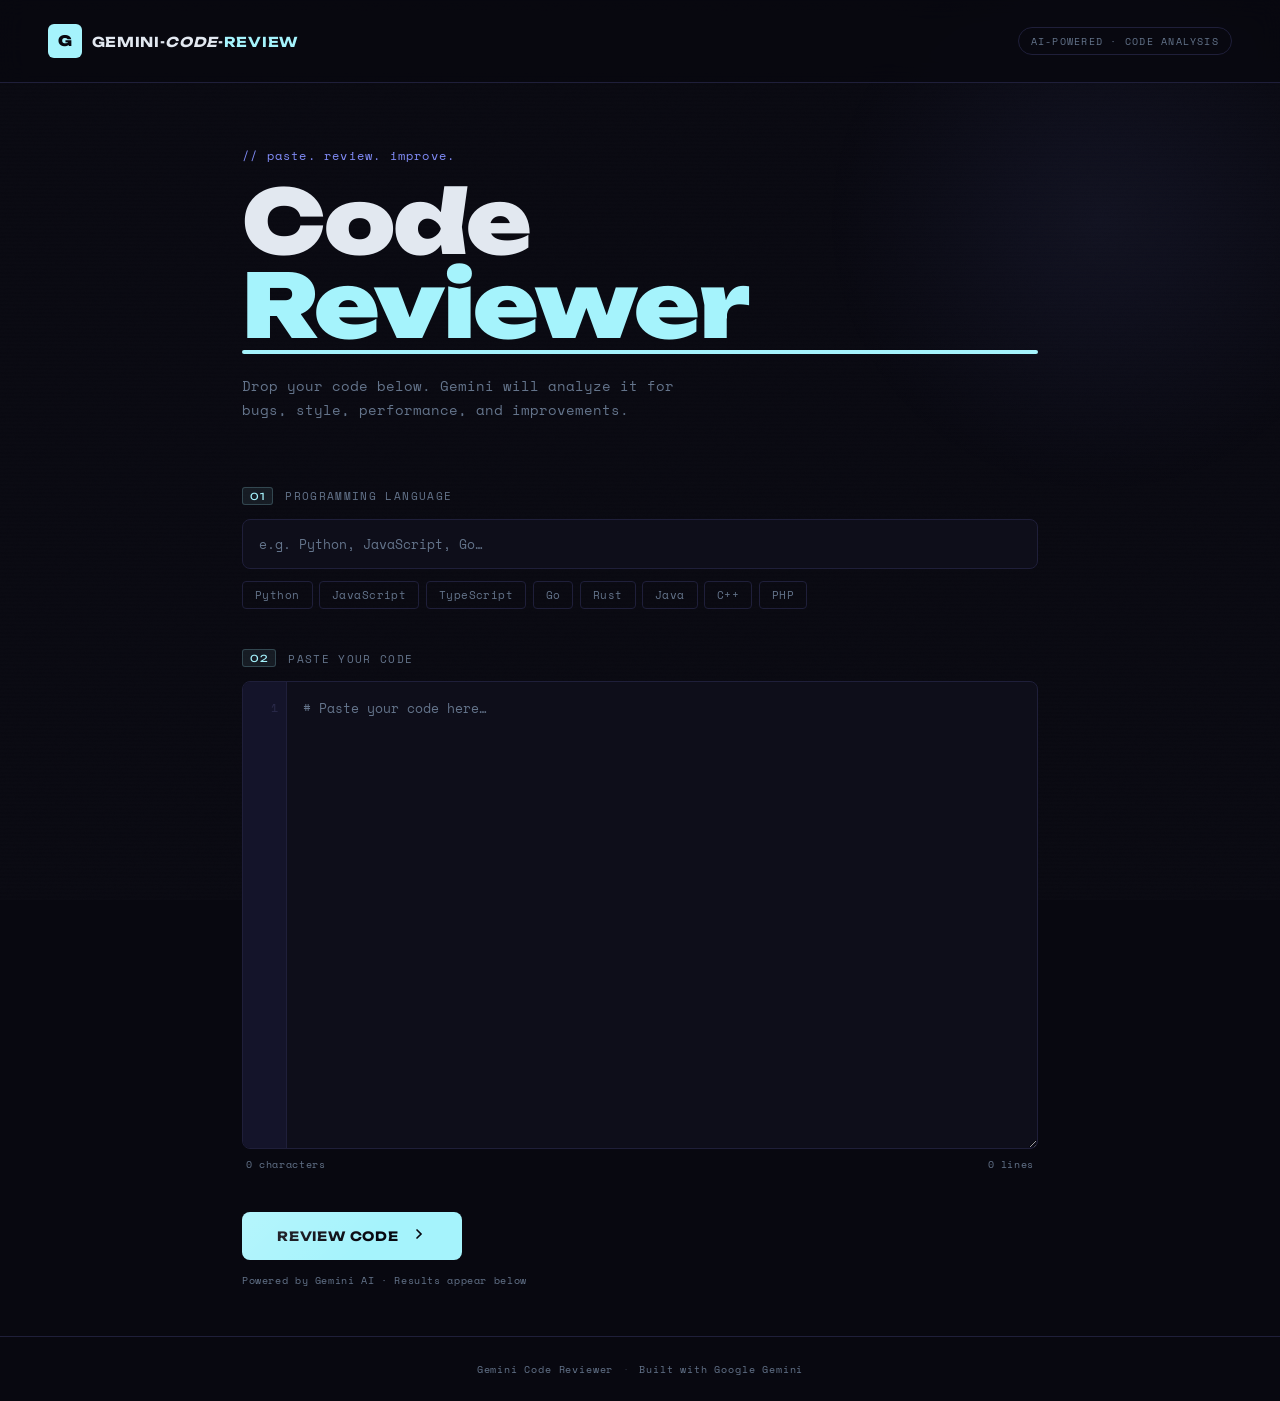
==== templates/index.html @ 9266f37a "inital commit" ====
<!DOCTYPE html>
<html lang="en">
<head>
  <meta charset="UTF-8" />
  <meta name="viewport" content="width=device-width, initial-scale=1.0" />
  <title>Gemini Code Reviewer</title>
  <link rel="preconnect" href="https://fonts.googleapis.com">
  <link href="https://fonts.googleapis.com/css2?family=Space+Mono:ital,wght@0,400;0,700;1,400&family=Unbounded:wght@400;700;900&display=swap" rel="stylesheet">
  <link rel="stylesheet" href="/static/css/styles.css" />
</head>
<body>
 
  <div class="noise"></div>
 
  <header class="header">
    <div class="header-logo">
      <span class="logo-mark">G</span>
      <span class="logo-text">Gemini-<i>Code</i>-<em>Review</em></span>
    </div>
    <div class="header-tag">AI-Powered · Code Analysis</div>
  </header>
 
  <main class="main">
    <div class="hero">
      <p class="hero-eyebrow">// paste. review. improve.</p>
      <h1 class="hero-title">
        Code<br>
        <span class="hero-accent">Reviewer</span>
      </h1>
      <p class="hero-desc">Drop your code below. Gemini will analyze it for bugs, style, performance, and improvements.</p>
    </div>
 
    <form class="form" action="/review" method="post" id="reviewForm">
 
      <div class="form-field" id="langField">
        <label class="form-label" for="language">
          <span class="label-num">01</span>
          Programming Language
        </label>
        <div class="input-wrap">
          <input
            type="text"
            id="language"
            name="language"
            class="form-input"
            placeholder="e.g. Python, JavaScript, Go…"
            autocomplete="off"
            required
          />
          <div class="input-line"></div>
        </div>
        <div class="lang-pills" id="langPills">
          <button type="button" class="pill" data-lang="Python">Python</button>
          <button type="button" class="pill" data-lang="JavaScript">JavaScript</button>
          <button type="button" class="pill" data-lang="TypeScript">TypeScript</button>
          <button type="button" class="pill" data-lang="Go">Go</button>
          <button type="button" class="pill" data-lang="Rust">Rust</button>
          <button type="button" class="pill" data-lang="Java">Java</button>
          <button type="button" class="pill" data-lang="C++">C++</button>
          <button type="button" class="pill" data-lang="PHP">PHP</button>
        </div>
      </div>
 
      <div class="form-field" id="codeField">
        <label class="form-label" for="code">
          <span class="label-num">02</span>
          Paste Your Code
        </label>
        <div class="textarea-wrap">
          <div class="line-numbers" id="lineNumbers" aria-hidden="true"></div>
          <textarea
            id="code"
            name="code"
            class="form-textarea"
            rows="18"
            placeholder="# Paste your code here…"
            spellcheck="false"
            required
          ></textarea>
        </div>
        <div class="textarea-footer">
          <span class="char-count" id="charCount">0 characters</span>
          <span class="line-count" id="lineCount">0 lines</span>
        </div>
      </div>
 
      <div class="form-submit">
        <button type="submit" class="btn-review" id="submitBtn">
          <span class="btn-text">Review Code</span>
          <span class="btn-icon">
            <svg viewBox="0 0 24 24" fill="none" stroke="currentColor" stroke-width="2.5" stroke-linecap="round">
              <path d="M9 18l6-6-6-6"/>
            </svg>
          </span>
          <span class="btn-loader" id="btnLoader">
            <span></span><span></span><span></span>
          </span>
        </button>
        <p class="submit-hint">Powered by Gemini AI · Results appear below</p>
      </div>
 
    </form>
  </main>
 
  <footer class="footer">
    <span>Gemini Code Reviewer</span>
    <span class="footer-dot">·</span>
    <span>Built with Google Gemini</span>
  </footer>
 
  <script src="/static/js/scripts.js"></script>
</body>
</html>
---- static/css/styles.css ----
/* ── styles.css ── Gemini Code Reviewer ── */
 
/* ── RESET & ROOT ── */
*, *::before, *::after {
  margin: 0;
  padding: 0;
  box-sizing: border-box;
}
 
:root {
  --bg:        #080810;
  --surface:   #0e0e1a;
  --surface2:  #14142a;
  --border:    #1f1f3a;
  --border2:   #2a2a4a;
  --accent:    #a5f3fc;
  --accent2:   #818cf8;
  --yellow:    #fde68a;
  --text:      #e2e8f0;
  --muted:     #64748b;
  --danger:    #f87171;
 
  --font-display: 'Unbounded', sans-serif;
  --font-mono:    'Space Mono', monospace;
}
 
html { scroll-behavior: smooth; }
 
body {
  background: var(--bg);
  color: var(--text);
  font-family: var(--font-mono);
  min-height: 100vh;
  display: flex;
  flex-direction: column;
  -webkit-font-smoothing: antialiased;
  overflow-x: hidden;
}
 
/* ── NOISE TEXTURE OVERLAY ── */
.noise {
  position: fixed;
  inset: 0;
  pointer-events: none;
  z-index: 0;
  opacity: 0.04;
  background-image: url("data:image/svg+xml,%3Csvg viewBox='0 0 200 200' xmlns='http://www.w3.org/2000/svg'%3E%3Cfilter id='n'%3E%3CfeTurbulence type='fractalNoise' baseFrequency='0.9' numOctaves='4' stitchTiles='stitch'/%3E%3C/filter%3E%3Crect width='100%25' height='100%25' filter='url(%23n)'/%3E%3C/svg%3E");
  background-size: 180px 180px;
}
 
/* Scanlines */
body::after {
  content: '';
  position: fixed;
  inset: 0;
  background: repeating-linear-gradient(
    0deg,
    transparent,
    transparent 2px,
    rgba(0, 0, 0, 0.04) 2px,
    rgba(0, 0, 0, 0.04) 4px
  );
  pointer-events: none;
  z-index: 0;
}
 
/* ── HEADER ── */
.header {
  position: relative;
  z-index: 10;
  display: flex;
  align-items: center;
  justify-content: space-between;
  padding: 1.5rem 3rem;
  border-bottom: 1px solid var(--border);
  background: rgba(8, 8, 16, 0.9);
  backdrop-filter: blur(12px);
}
 
.header-logo {
  display: flex;
  align-items: center;
  gap: 0.6rem;
}
 
.logo-mark {
  width: 34px;
  height: 34px;
  background: var(--accent);
  color: #080810;
  font-family: var(--font-display);
  font-size: 0.9rem;
  font-weight: 900;
  border-radius: 6px;
  display: flex;
  align-items: center;
  justify-content: center;
  flex-shrink: 0;
}
 
.logo-text {
  font-family: var(--font-display);
  font-size: 0.85rem;
  font-weight: 700;
  color: var(--text);
  letter-spacing: 0.05em;
  text-transform: uppercase;
}
 
.logo-text em {
  font-style: normal;
  color: var(--accent);
}
 
.header-tag {
  font-size: 0.65rem;
  text-transform: uppercase;
  letter-spacing: 0.12em;
  color: var(--muted);
  padding: 0.3rem 0.75rem;
  border: 1px solid var(--border);
  border-radius: 20px;
}
 
/* ── MAIN ── */
.main {
  flex: 1;
  position: relative;
  z-index: 1;
  max-width: 860px;
  margin: 0 auto;
  width: 100%;
  padding: 4rem 2rem 3rem;
}
 
/* Accent blob */
.main::before {
  content: '';
  position: fixed;
  width: 600px;
  height: 600px;
  border-radius: 50%;
  background: radial-gradient(circle, rgba(129, 140, 248, 0.07) 0%, transparent 65%);
  top: -80px;
  right: -120px;
  pointer-events: none;
  z-index: 0;
}
 
/* ── HERO ── */
.hero {
  margin-bottom: 4rem;
  animation: fadeUp 0.8s ease both;
}
 
.hero-eyebrow {
  font-size: 0.75rem;
  letter-spacing: 0.1em;
  color: var(--accent2);
  margin-bottom: 1rem;
  text-transform: lowercase;
}
 
.hero-title {
  font-family: var(--font-display);
  font-size: clamp(3rem, 8vw, 5.5rem);
  font-weight: 900;
  line-height: 0.95;
  letter-spacing: -0.02em;
  color: var(--text);
  margin-bottom: 1.25rem;
}
 
.hero-accent {
  color: var(--accent);
  -webkit-text-stroke: 0px;
  position: relative;
}
 
.hero-accent::after {
  content: '';
  display: block;
  height: 4px;
  width: 100%;
  background: var(--accent);
  margin-top: 0.15rem;
  border-radius: 2px;
}
 
.hero-desc {
  font-size: 0.85rem;
  color: var(--muted);
  line-height: 1.8;
  max-width: 440px;
}
 
/* ── FORM ── */
.form {
  display: flex;
  flex-direction: column;
  gap: 2.5rem;
}
 
.form-field {
  animation: fadeUp 0.8s ease both;
}
 
#langField { animation-delay: 0.1s; }
#codeField { animation-delay: 0.2s; }
 
/* Label */
.form-label {
  display: flex;
  align-items: center;
  gap: 0.75rem;
  font-size: 0.7rem;
  text-transform: uppercase;
  letter-spacing: 0.12em;
  color: var(--muted);
  margin-bottom: 0.85rem;
  cursor: pointer;
}
 
.label-num {
  font-family: var(--font-display);
  font-size: 0.6rem;
  color: var(--accent);
  background: rgba(165, 243, 252, 0.08);
  border: 1px solid rgba(165, 243, 252, 0.2);
  padding: 0.15rem 0.45rem;
  border-radius: 3px;
  letter-spacing: 0.05em;
}
 
/* Text input */
.input-wrap {
  position: relative;
}
 
.form-input {
  width: 100%;
  background: var(--surface);
  border: 1px solid var(--border);
  border-radius: 8px;
  padding: 0.85rem 1rem;
  color: var(--text);
  font-family: var(--font-mono);
  font-size: 0.9rem;
  outline: none;
  transition: border-color 0.25s, background 0.25s;
}
 
.form-input:focus {
  border-color: var(--accent2);
  background: var(--surface2);
}
 
.form-input::placeholder { color: var(--muted); font-size: 0.82rem; }
 
.input-line {
  position: absolute;
  bottom: 0;
  left: 10%;
  right: 10%;
  height: 2px;
  background: linear-gradient(90deg, transparent, var(--accent), transparent);
  border-radius: 1px;
  opacity: 0;
  transition: opacity 0.3s;
}
 
.input-wrap:focus-within .input-line { opacity: 1; }
 
/* Language pills */
.lang-pills {
  display: flex;
  flex-wrap: wrap;
  gap: 0.4rem;
  margin-top: 0.75rem;
}
 
.pill {
  font-family: var(--font-mono);
  font-size: 0.68rem;
  padding: 0.3rem 0.75rem;
  border: 1px solid var(--border);
  background: transparent;
  color: var(--muted);
  border-radius: 4px;
  cursor: pointer;
  transition: all 0.2s;
  letter-spacing: 0.04em;
}
 
.pill:hover {
  border-color: var(--accent2);
  color: var(--accent2);
  background: rgba(129, 140, 248, 0.06);
}
 
.pill.active {
  border-color: var(--accent);
  color: var(--accent);
  background: rgba(165, 243, 252, 0.08);
}
 
/* Textarea */
.textarea-wrap {
  display: flex;
  background: var(--surface);
  border: 1px solid var(--border);
  border-radius: 8px;
  overflow: hidden;
  transition: border-color 0.25s;
}
 
.textarea-wrap:focus-within {
  border-color: var(--accent2);
}
 
.line-numbers {
  min-width: 44px;
  padding: 0.9rem 0.5rem;
  background: var(--surface2);
  border-right: 1px solid var(--border);
  display: flex;
  flex-direction: column;
  align-items: flex-end;
  gap: 0;
  user-select: none;
  font-size: 0.72rem;
  line-height: 1.52rem;
  color: var(--border2);
  overflow: hidden;
}
 
.form-textarea {
  flex: 1;
  background: transparent;
  border: none;
  padding: 0.9rem 1rem;
  color: var(--text);
  font-family: var(--font-mono);
  font-size: 0.82rem;
  line-height: 1.52rem;
  resize: vertical;
  outline: none;
  min-height: 300px;
  tab-size: 2;
}
 
.form-textarea::placeholder { color: var(--muted); }
 
.textarea-footer {
  display: flex;
  justify-content: space-between;
  padding: 0.4rem 0.25rem 0;
}
 
.char-count,
.line-count {
  font-size: 0.65rem;
  color: var(--muted);
  letter-spacing: 0.06em;
  transition: color 0.2s;
}
 
/* ── SUBMIT ── */
.form-submit {
  display: flex;
  flex-direction: column;
  align-items: flex-start;
  gap: 0.75rem;
  animation: fadeUp 0.8s 0.3s ease both;
}
 
.btn-review {
  position: relative;
  display: inline-flex;
  align-items: center;
  gap: 0.75rem;
  padding: 0.9rem 2.2rem;
  border-radius: 8px;
  border: none;
  background: var(--accent);
  color: #080810;
  font-family: var(--font-display);
  font-size: 0.8rem;
  font-weight: 700;
  letter-spacing: 0.06em;
  text-transform: uppercase;
  cursor: pointer;
  overflow: hidden;
  transition: transform 0.2s, box-shadow 0.2s, background 0.2s;
}
 
.btn-review::before {
  content: '';
  position: absolute;
  inset: 0;
  background: linear-gradient(135deg, rgba(255,255,255,0.18) 0%, transparent 60%);
  pointer-events: none;
}
 
.btn-review:hover {
  background: #c7fafe;
  transform: translateY(-2px);
  box-shadow: 0 8px 28px rgba(165, 243, 252, 0.25);
}
 
.btn-review:active {
  transform: translateY(0);
  box-shadow: none;
}
 
.btn-review.loading .btn-text,
.btn-review.loading .btn-icon {
  opacity: 0;
}
 
.btn-review.loading .btn-loader {
  display: flex;
}
 
.btn-icon svg {
  width: 16px;
  height: 16px;
  transition: transform 0.2s;
}
 
.btn-review:hover .btn-icon svg { transform: translateX(3px); }
 
.btn-loader {
  display: none;
  position: absolute;
  inset: 0;
  align-items: center;
  justify-content: center;
  gap: 5px;
}
 
.btn-loader span {
  width: 6px;
  height: 6px;
  background: #080810;
  border-radius: 50%;
  animation: bounce 0.6s infinite alternate;
}
 
.btn-loader span:nth-child(2) { animation-delay: 0.15s; }
.btn-loader span:nth-child(3) { animation-delay: 0.3s; }
 
@keyframes bounce {
  from { transform: translateY(0); opacity: 0.4; }
  to   { transform: translateY(-5px); opacity: 1; }
}
 
.submit-hint {
  font-size: 0.65rem;
  color: var(--muted);
  letter-spacing: 0.06em;
}
 
/* ── FOOTER ── */
.footer {
  position: relative;
  z-index: 10;
  display: flex;
  align-items: center;
  justify-content: center;
  gap: 0.6rem;
  padding: 1.5rem;
  border-top: 1px solid var(--border);
  font-size: 0.65rem;
  color: var(--muted);
  letter-spacing: 0.08em;
}
 
.footer-dot { opacity: 0.4; }
 
/* ── ANIMATIONS ── */
@keyframes fadeUp {
  from { opacity: 0; transform: translateY(20px); }
  to   { opacity: 1; transform: translateY(0); }
}
 
/* ── SCROLLBAR ── */
::-webkit-scrollbar { width: 5px; height: 5px; }
::-webkit-scrollbar-track { background: var(--bg); }
::-webkit-scrollbar-thumb { background: var(--border2); border-radius: 3px; }
 
/* ── RESPONSIVE ── */
@media (max-width: 640px) {
  .header { padding: 1rem 1.25rem; }
  .header-tag { display: none; }
  .main { padding: 2.5rem 1.25rem 2rem; }
  .hero-title { font-size: 3rem; }
  .line-numbers { display: none; }
  .form-textarea { min-height: 220px; }
}
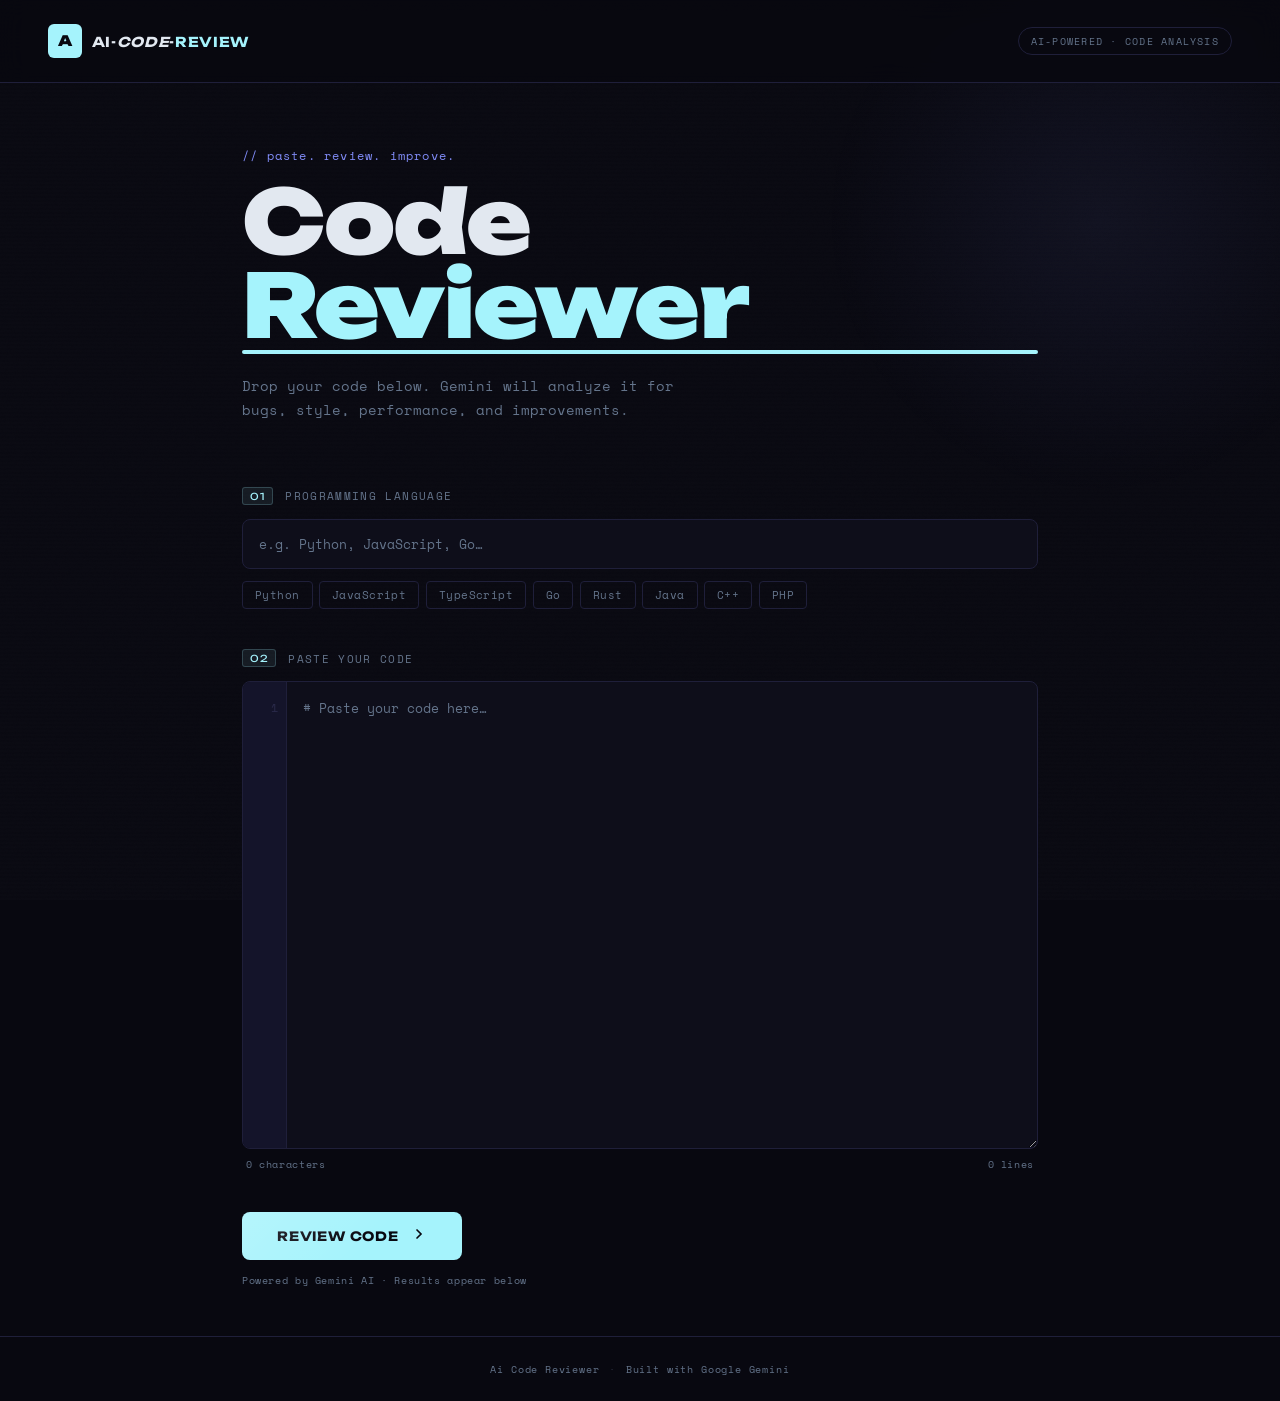
==== commit 79fcce04: "add favicon and update metadata in HTML templates for AI Code Reviewer" ====
--- a/templates/index.html
+++ b/templates/index.html
@@ -3,7 +3,15 @@
 <head>
   <meta charset="UTF-8" />
   <meta name="viewport" content="width=device-width, initial-scale=1.0" />
-  <title>Gemini Code Reviewer</title>
+    <meta name="description" content="Drop your code below. Gemini will analyze it for bugs, style, performance, and improvements.">
+    <meta name="author" content="DeFrancis-unix27">
+    <!-- Browser Logo / Favicon -->
+    <link rel="icon" href="/static/img/icon.png" type="image/x-icon">
+
+    <!-- Social Media Metadata (Open Graph) -->
+    <meta property="og:title" content="AI Code Reviewer">
+    <meta property="og:description" content="Drop your code below. Gemini will analyze it for bugs, style, performance, and improvements.">
+  <title>AI Code Reviewer</title>
   <link rel="preconnect" href="https://fonts.googleapis.com">
   <link href="https://fonts.googleapis.com/css2?family=Space+Mono:ital,wght@0,400;0,700;1,400&family=Unbounded:wght@400;700;900&display=swap" rel="stylesheet">
   <link rel="stylesheet" href="/static/css/styles.css" />
@@ -14,8 +22,8 @@
  
   <header class="header">
     <div class="header-logo">
-      <span class="logo-mark">G</span>
-      <span class="logo-text">Gemini-<i>Code</i>-<em>Review</em></span>
+      <span class="logo-mark">A</span>
+      <span class="logo-text">AI-<i>Code</i>-<em>Review</em></span>
     </div>
     <div class="header-tag">AI-Powered · Code Analysis</div>
   </header>
@@ -103,7 +111,7 @@
   </main>
  
   <footer class="footer">
-    <span>Gemini Code Reviewer</span>
+    <span>Ai Code Reviewer</span>
     <span class="footer-dot">·</span>
     <span>Built with Google Gemini</span>
   </footer>
